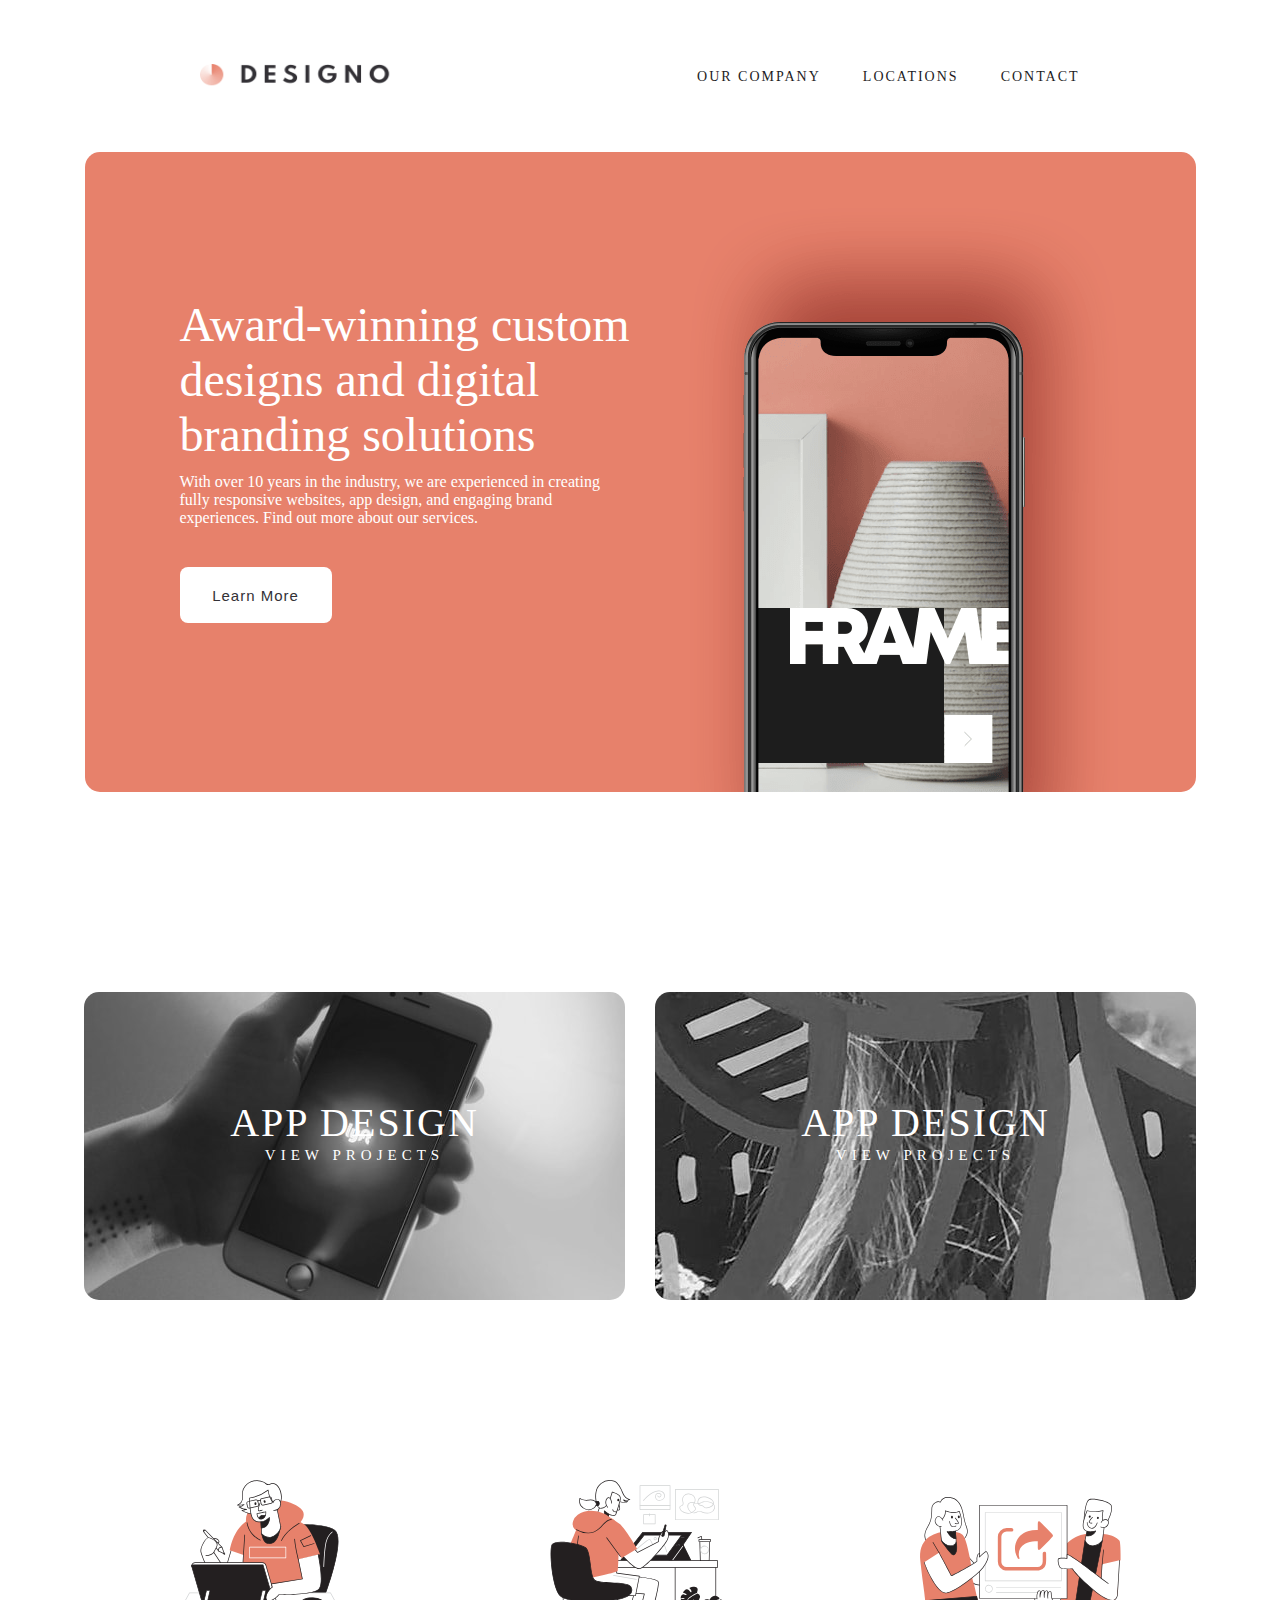
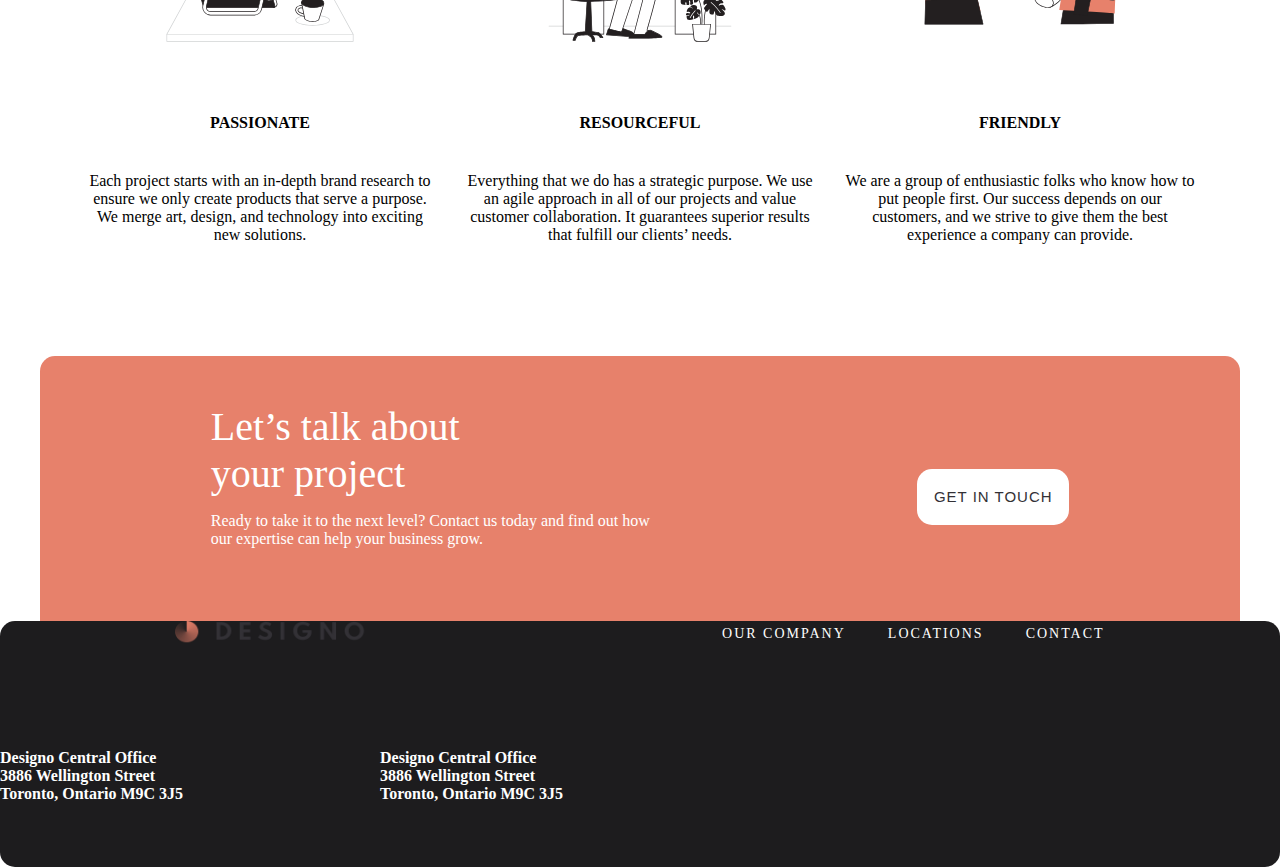
==== index.html @ c9b78f23 "fds" ====
<!DOCTYPE html>
<html lang="en">
<head>
    <meta charset="UTF-8">
    <meta name="viewport" content="width=device-width, initial-scale=1.0">
    <title>Imtihon</title>
    <link rel="stylesheet" href="https://cdnjs.cloudflare.com/ajax/libs/font-awesome/6.5.1/css/all.min.css" integrity="sha512-DTOQO9RWCH3ppGqcWaEA1BIZOC6xxalwEsw9c2QQeAIftl+Vegovlnee1c9QX4TctnWMn13TZye+giMm8e2LwA==" crossorigin="anonymous" referrerpolicy="no-referrer" />
    <link rel="stylesheet" href="./css/style.css">
</head>
<body>
    <!-- header start -->
    <header class="header__container">
        <div class="container"> 
            <div class="Our-desingo">
                <img src="./images/shared/desktop/logo-dark.png" alt="" width="196" height="24">
                <ul class="our-title">
                    <li class="item"><a class="our-heading" href="">OUR COMPANY</a></li>
                    <li class="item"><a class="our-heading" href="">LOCATIONS</a></li>
                    <li class="item"><a class="our-heading" href="">CONTACT</a></li>
                </ul>
            </div>
        </div>
    </header>
    <!-- header end -->

    <!-- main start -->
    <main class="main_container">
        <div class="frame">
            <div class="frame-head">
                <h1 class="frame-item">Award-winning custom designs and digital branding solutions</h1>
                <p class="frame-link">With over 10 years in the industry, we are experienced in creating fully responsive websites, app design, and engaging brand experiences. Find out more about our services.</p>
                <button class="frame-btn"><a href="">Learn More</a></button>
            </div>
        </div>

        <section class="section-bg">
            <div class="sec-bg-img">
                <div class="sec-img-bgs">
                    <div class="apps">
                        <h class="sec-app">APP DESIGN</h1><br>
                        <p class="sec-view">VIEW PROJECTS</p>
                    </div>
                </div>
                <div class="sec-img-bg">
                    <div class="apps">
                        <h class="sec-app">APP DESIGN</h1><br>
                        <p class="sec-view">VIEW PROJECTS</p>
                    </div>
                </div>
            </div>
        </section>

        <section class="passionate">
            <div class="passionate-img">
                <div class="passionate-title">
                    <img src="./images/home/desktop/illustration-passionate.svg" alt="" width="202" height="202">
                    <h4 class="friendly">PASSIONATE</h4>
                    <p class="friendly-desc">Each project starts with an in-depth brand research to ensure we only create products that serve a purpose. We merge art, design, and technology into exciting new solutions.</p>
                </div>

                <div class="passionate-title">
                    <img src="./images/home/desktop/illustration-resourceful.svg " alt="" width="202" height="202">
                    <h4 class="friendly">RESOURCEFUL</h4>
                    <p class="friendly-desc">Everything that we do has a strategic purpose. We use an agile approach in all of our projects and value customer collaboration. It guarantees superior results that fulfill our clients’ needs.</p>
                </div>

                <div class="passionate-title">
                    <img src="./images/home/desktop/illustration-friendly.svg" alt="" width="202" height="202">
                    <h4 class="friendly">FRIENDLY</h4>
                    <p class="friendly-desc"> We are a group of enthusiastic folks who know how to put people first. Our success depends on our customers, and we strive to give them the best experience a company can provide.</p>
                </div>
            </div>
        </section>
    </main>
    <!-- main end -->

    <footer class="footer">
        <div class="footer-container">
            <div class="lets">
                <h1 class="lets-title">Let’s talk about your project</h1>
                <p class="lets-desc">Ready to take it to the next level? Contact us today and find out how our expertise can help your business grow.
                </p>
            </div>
            <div class="footer-btn">
                <button class="get-btn"><a href="">Get in touch</a></button>
            </div>
        </div>

        <div class="tag">
            <div class="content"> 
                <div class="Our-desingo">
                    <img src="./images/shared/desktop/logo-dark.png" alt="" width="196" height="24">
                    <ul class="our-head">
                        <li class="head"><a class="our-link" href="">OUR COMPANY</a></li>
                        <li class="head"><a class="our-link" href="">LOCATIONS</a></li>
                        <li class="head"><a class="our-link" href="">CONTACT</a></li>
                    </ul>
                </div>
                <div class="desc">
                    <div class="paragrf">
                        <p>Designo Central Office</p>
                        <p>3886 Wellington Street</p>
                        <p>Toronto, Ontario M9C 3J5</p>
                    </div>

                    <div class="paragrf">
                        <p>Designo Central Office</p>
                        <p>3886 Wellington Street</p>
                        <p>Toronto, Ontario M9C 3J5</p>
                    </div>
                </div>
                <div class="icon">
                   <div class="icons">
                    <i class="fa-brands fa-facebook"></i>
                    <i class="fa-brands fa-youtube"></i>
                    <i class="fa-brands fa-twitter"></i>
                    <i class="fa-brands fa-instagram"></i>
                   </div>
                </div>
            </div>
    </footer>
</body>
</html>
---- css/style.css ----
:root {
    --our-link: #333136;
    --frame: #ffff;
    --footer-links:#E7816B;
    --bg-hover: #FFAD9B;
    --bg-footer:#1D1C1E;
}



*{
    margin: 0;
    padding: 0;
    box-sizing: border-box;
    list-style: none;
}
/* header start */
.container {
    width: 100%;
    max-width: 1240px;
    padding-left: 30px;
    padding-right: 30px;
    margin-left: auto;
    margin-right: auto;
 }
.Our-desingo{
    display: flex;
    align-items: center;
    justify-content: space-between;
    margin: 64px 0;
}
.our-head{
    display: flex;
    align-items: center;
    gap: 42px;
    color: #1D1C1E;
}
.our-heading{
    text-decoration: none ;
    color: var(--bg-footer);
    font-family: Jost;
    font-size: 14px;
    font-style: normal;
    font-weight: 400;
    line-height: 14px; /* 100% */
    letter-spacing: 2px
}
/* header end */

/* main end */

.frame{
    width: 1111px;
    height: 640px;
    margin: auto;
    background-color:var(--footer-links) ;
    background-image: url('../images/home/desktop/image-hero-phone.png');
    background-repeat: no-repeat;
    background-position: center;
    background-position-x: right;
    background-position-y: top;
    border-radius: 15px;
    margin-bottom: 200px;
}
.frame-head{
    padding: 145px 95px;
}
.frame-item{
    width: 540px;
    font-size: 48px;
    font-style: normal;
    font-weight: 500;
    color: var(--frame);
    margin-bottom: 11px;
}
.frame-link{
    width: 445px;
    font-size: 16px;
    font-style: normal;
    font-weight: 400;
    color: var(--frame);
    margin-bottom: 40px;
}
.frame-btn{
   width: 152px;
   height: 56px;
   border-radius: 8px;
   border: none;
   background-color: var(--frame);
}
.frame-btn a{
    font-size: 15px;
    font-weight: 500;
    text-decoration: none;
    letter-spacing: 1px;
    color: var(--our-link);
}

/* section start */
.web-design{
    display: flex;
    align-items: center;
    margin: 0 200px;
    gap: 30px;
    margin-bottom: 150px;
    background-image: url('../images/home/desktop/image-web-design-large.jpg');
    background-position: center;
    background-repeat: no-repeat;
}
.app-design{
    background-image: url('../images/home/desktop/image-gran-espresso.png');
    background-position-x: left;
    margin-bottom: 24px;
    margin-top: 30px;
}
.web-design img{
    border-radius: 15px;
}
.app-design img{
    border-radius: 15px;
}
/* section end */

/* passionate start */

.passionate-img{
    display: flex;
    align-items: center;
    justify-content: center;
    gap: 30px;  
    margin-bottom: 160px; 
}

.passionate-title{
    text-align: center;
}
.passionate-title img{
    margin-bottom: 48px;
}
.friendly{
    width: 350px;
    height: 26px;
    margin-bottom: 32px;
}
.friendly-desc{
    width: 350px;
    height: 104px;
}

.sec-img{
    display: flex;
    align-items: center;
    justify-content: center;
    gap: 30px;
}
.sec-images img{
    margin-bottom: 32px;
    border-radius: 15px;
}
.sec-images{
    text-align: center;
    width: 350px;
    background-color: var(--about-bg);
    border-radius: 15px;
}
.sec-item{
    color: var(--footer-links);
    text-align: center;
    font-family: Jost;
    font-size: 20px;
    font-style: normal;
    font-weight: 500;
    line-height: 26px; /* 130% */
    letter-spacing: 5px;
    margin-bottom: 16px;
}
.sec-link{
    color: var(--bg-footer);
    text-align: center;
    font-family: Jost;
    font-size: 16px;
    font-style: normal;
    font-weight: 400;
    line-height: 26px; /* 162.5% */
    margin-bottom: 20px;
}

.sec-bg-img{
    display: flex;
    align-items: center;
    justify-content: center;
    gap: 30px;
    margin-bottom: 160px;
}
.sec-img-bg{
    background: url('../images/home/desktop/image-graphic-design.jpg');
    background-repeat: no-repeat;
    background-position: center;
    border-radius: 15px;
    text-align: center;
    width: 541px;
    height: 308px;
}

.sec-img-bgs{
    background: url('../images/home/desktop/image-app-design.jpg');
    background-repeat: no-repeat;
    background-position: center;
    border-radius: 15px;
    text-align: center;
    width: 541px;
    height: 308px;
}
.apps{
    margin: 107px 144px;
}
.sec-app{
    color: #FFF;
    text-align: center;
    font-family: Jost;
    font-size: 40px;
    font-style: normal;
    font-weight: 500;
    line-height: 48px; /* 120% */
    letter-spacing: 2px;
}
.sec-view{
    color: #FFF;
    font-family: Jost;
    font-size: 15px;
    font-style: normal;
    font-weight: 500;
    line-height: normal;
    letter-spacing: 5px;
    text-transform: uppercase;
}

/* passionate end */

/* main end */

/* footer start */
.footer-container{
    display: flex;
    align-items: center;
    justify-content: space-around;
    background-color: var(--footer-links);
    margin: auto;
    padding: 47px;
    width: 1200px;
    border-radius: 15px;
    margin-top: -80px;
    z-index: 2px;
}
.lets-title{
    width: 268px;
    height: 98px;
    color: var(--frame);
    font-size: 40px;
    font-style: normal;
    font-weight: 500;
    margin-bottom: 11px;
}
.lets-desc{
    color: var(--frame);
    font-size: 16px;
    font-style: normal;
    font-weight: 400;
    width: 459px;
    height: 78px;
}
.get-btn{
    width: 152px;
    height: 56px;
    flex-shrink: 0;
    background-color: var(--frame);
    color: var(--our-link);
    border: none;
    border-radius: 15px;
}
.get-btn a{
    color: var(--our-link);
    font-size: 15px;
    font-style: normal;
    text-decoration: none;
    font-weight: 500;
    line-height: normal;
    letter-spacing: 1px;
    text-transform: uppercase;
    transition: 0.4s;
}
.get-btn:hover{
    background-color: var(--bg-hover);
}
.content{
    width: 100%;
    max-width: 1540px;
    background-color: var(--bg-footer);
    border-radius: 15px;
    margin-top: -80px;
    z-index: 1;
    
 }
.Our-desingo{
    display: flex;
    align-items: center;
    justify-content: space-around;
}
.our-title{
    display: flex;
    align-items: center;
    gap: 42px;
}
.our-link{
    color: #fff;
    text-decoration: none ;
    font-family: Jost;
    font-size: 14px;
    font-style: normal;
    font-weight: 400;
    line-height: 14px; /* 100% */
    letter-spacing: 2px;
}
.desc{
    display: flex;
    align-items: center;
    gap: 30px;
}
.paragrf{
    width: 350px;
    height: 78px;
    color: var(--frame);
    font-family: Jost;
    font-size: 16px;
    font-style: normal;
    font-weight: 700;
    margin: 40px 0;
}
.icon{
    display: flex;
    align-items: end;
    margin: 0 1000px;
    
}
.icons{
    display: flex;
    gap: 20px;
    color: var(--footer-links);
}
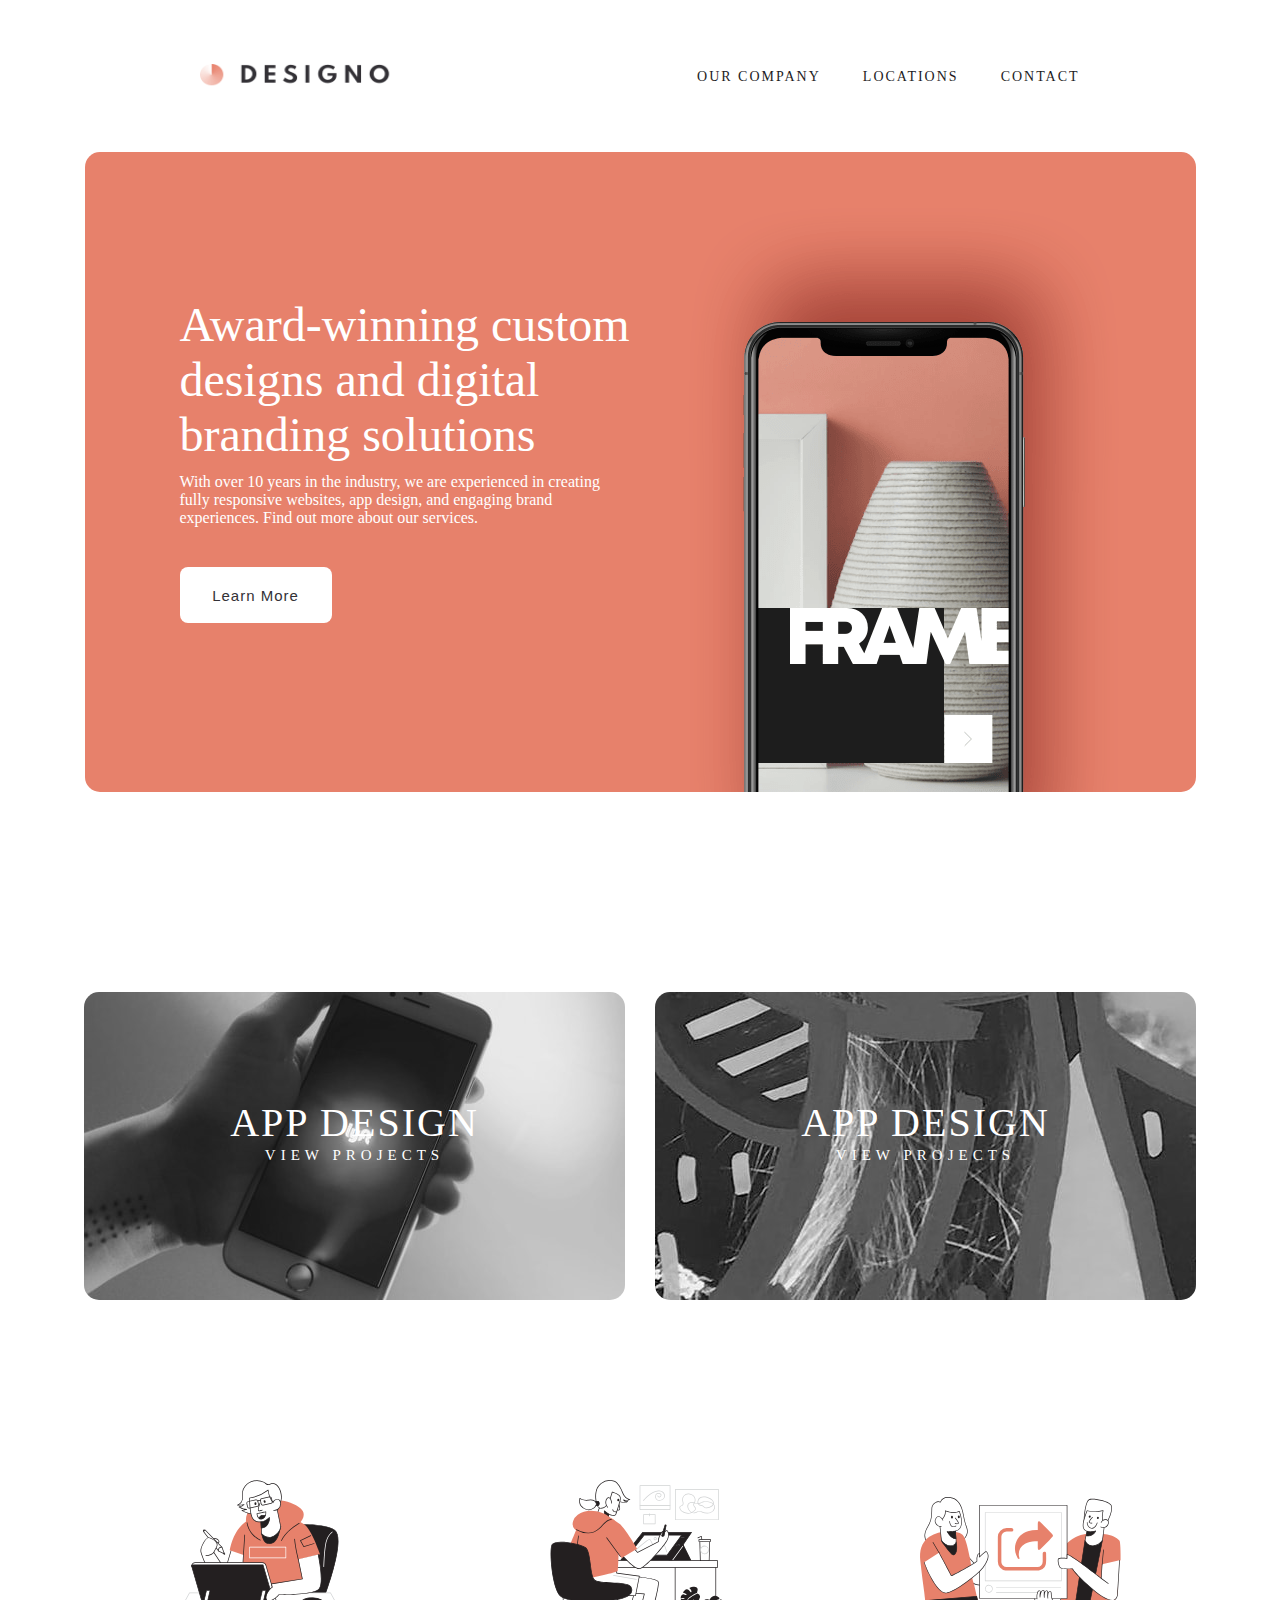
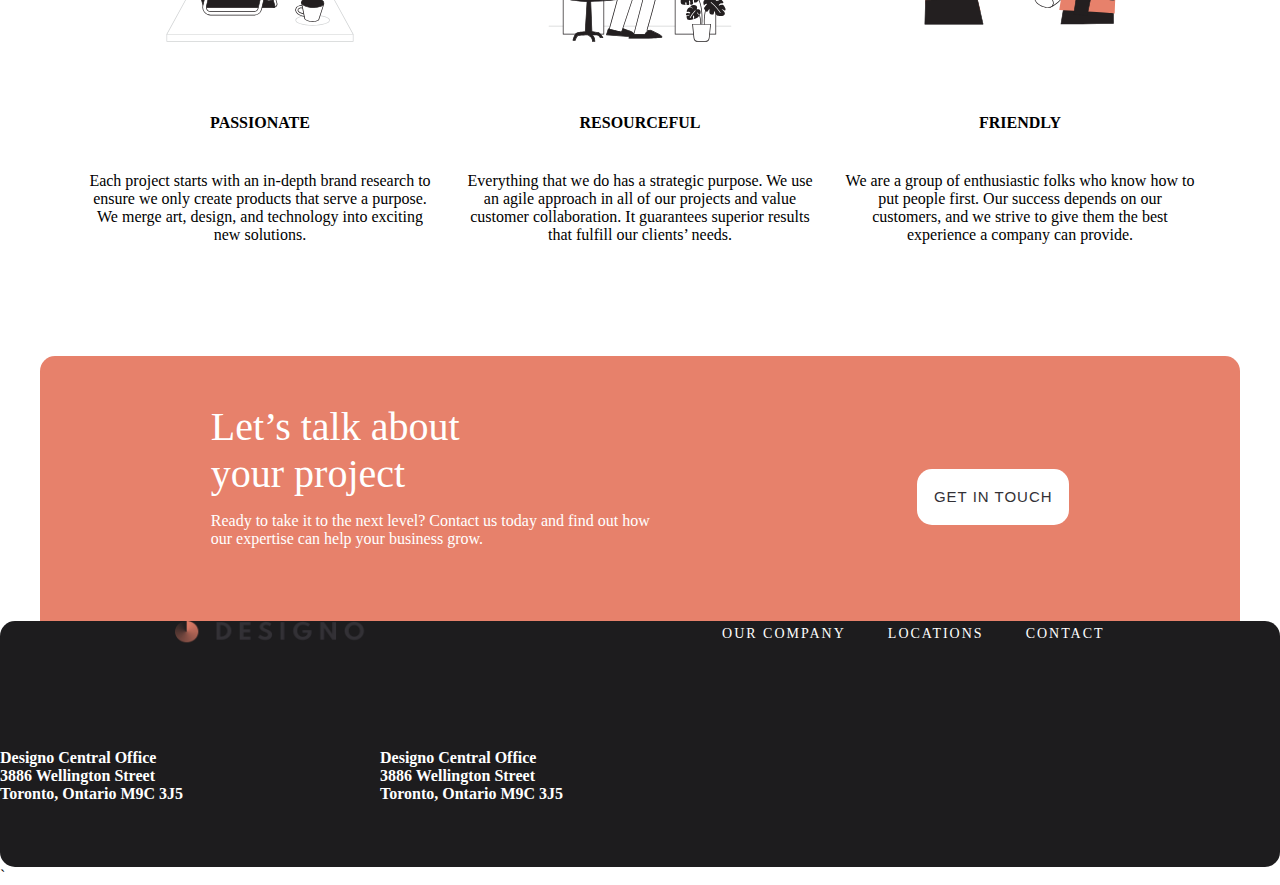
==== commit a9c8f1d9: "fdfds" ====
--- a/index.html
+++ b/index.html
@@ -120,4 +120,4 @@
             </div>
     </footer>
 </body>
-</html>+</html>`--- a/css/style.css
+++ b/css/style.css
@@ -250,7 +250,7 @@
     width: 1200px;
     border-radius: 15px;
     margin-top: -80px;
-    z-index: 2px;
+    margin-bottom: 50px;
 }
 .lets-title{
     width: 268px;
